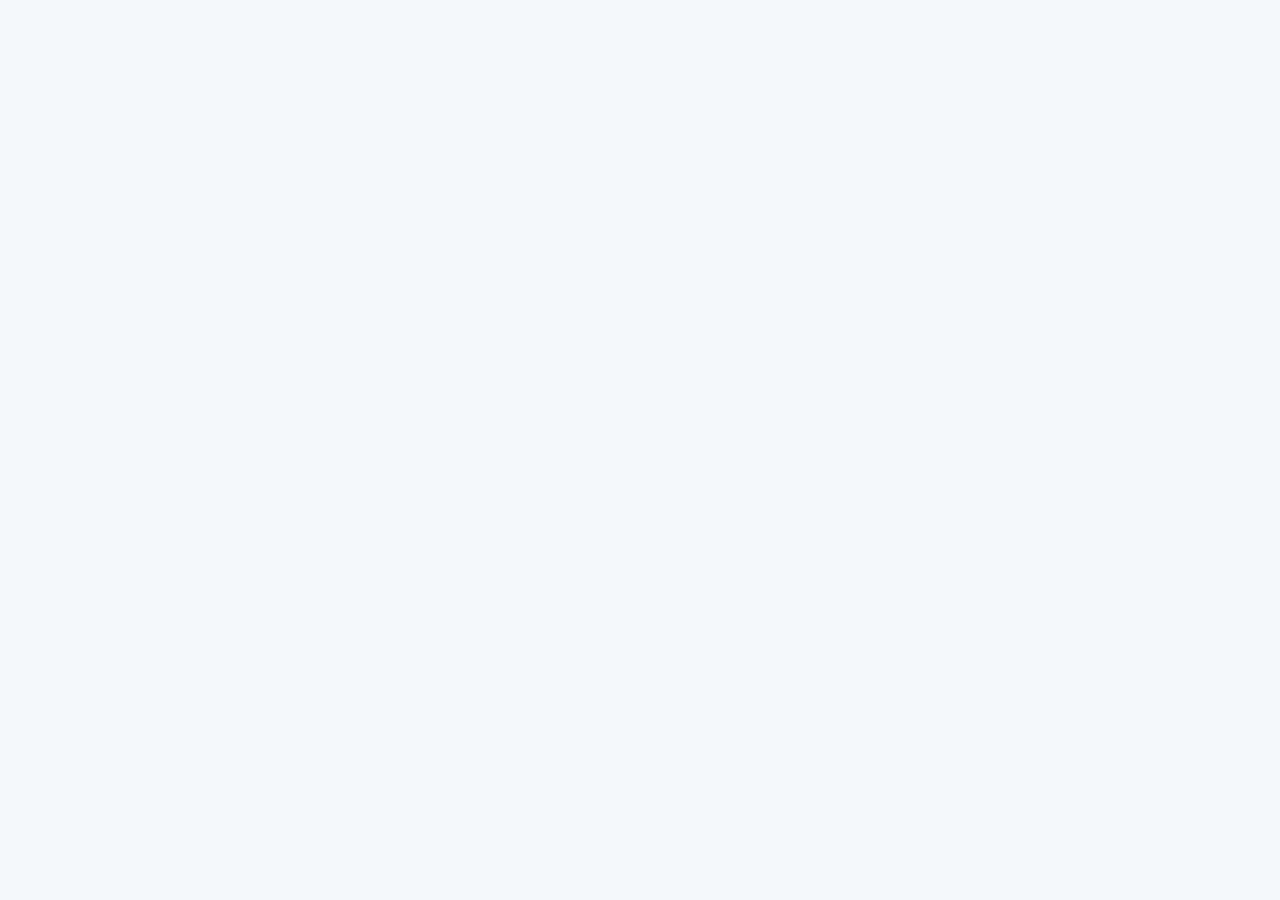
==== liver-injury/index.html @ c4cefc0a "Add ACS liver injury risk calculator" ====
<!doctype html>
<html lang="en">
  <head>
    <meta charset="UTF-8" />
    <meta name="viewport" content="width=device-width, initial-scale=1.0" />
    <meta
      name="description"
      content="A research-use clinical prediction calculator for acute coronary syndrome."
    />
    <link rel="icon" href="./favicon.svg" />
    <title>ACS Liver Injury Risk Calculator</title>
    <script type="module" crossorigin src="./assets/index-LGdRDgXH.js"></script>
    <link rel="stylesheet" crossorigin href="./assets/index-DC8cSuJD.css">
  </head>
  <body>
    <div id="root"></div>
  </body>
</html>
---- liver-injury/assets/index-DC8cSuJD.css ----
/*! tailwindcss v4.2.1 | MIT License | https://tailwindcss.com */
@layer properties{@supports (((-webkit-hyphens:none)) and (not (margin-trim:inline))) or ((-moz-orient:inline) and (not (color:rgb(from red r g b)))){*,:before,:after,::backdrop{--tw-blur:initial;--tw-brightness:initial;--tw-contrast:initial;--tw-grayscale:initial;--tw-hue-rotate:initial;--tw-invert:initial;--tw-opacity:initial;--tw-saturate:initial;--tw-sepia:initial;--tw-drop-shadow:initial;--tw-drop-shadow-color:initial;--tw-drop-shadow-alpha:100%;--tw-drop-shadow-size:initial}}}@layer theme{:root,:host{--font-sans:ui-sans-serif, system-ui, sans-serif, "Apple Color Emoji", "Segoe UI Emoji", "Segoe UI Symbol", "Noto Color Emoji";--font-mono:ui-monospace, SFMono-Regular, Menlo, Monaco, Consolas, "Liberation Mono", "Courier New", monospace;--spacing:.25rem;--default-font-family:var(--font-sans);--default-mono-font-family:var(--font-mono)}}@layer base{*,:after,:before,::backdrop{box-sizing:border-box;border:0 solid;margin:0;padding:0}::file-selector-button{box-sizing:border-box;border:0 solid;margin:0;padding:0}html,:host{-webkit-text-size-adjust:100%;tab-size:4;line-height:1.5;font-family:var(--default-font-family,ui-sans-serif, system-ui, sans-serif, "Apple Color Emoji", "Segoe UI Emoji", "Segoe UI Symbol", "Noto Color Emoji");font-feature-settings:var(--default-font-feature-settings,normal);font-variation-settings:var(--default-font-variation-settings,normal);-webkit-tap-highlight-color:transparent}hr{height:0;color:inherit;border-top-width:1px}abbr:where([title]){-webkit-text-decoration:underline dotted;text-decoration:underline dotted}h1,h2,h3,h4,h5,h6{font-size:inherit;font-weight:inherit}a{color:inherit;-webkit-text-decoration:inherit;-webkit-text-decoration:inherit;-webkit-text-decoration:inherit;-webkit-text-decoration:inherit;text-decoration:inherit}b,strong{font-weight:bolder}code,kbd,samp,pre{font-family:var(--default-mono-font-family,ui-monospace, SFMono-Regular, Menlo, Monaco, Consolas, "Liberation Mono", "Courier New", monospace);font-feature-settings:var(--default-mono-font-feature-settings,normal);font-variation-settings:var(--default-mono-font-variation-settings,normal);font-size:1em}small{font-size:80%}sub,sup{vertical-align:baseline;font-size:75%;line-height:0;position:relative}sub{bottom:-.25em}sup{top:-.5em}table{text-indent:0;border-color:inherit;border-collapse:collapse}:-moz-focusring{outline:auto}progress{vertical-align:baseline}summary{display:list-item}ol,ul,menu{list-style:none}img,svg,video,canvas,audio,iframe,embed,object{vertical-align:middle;display:block}img,video{max-width:100%;height:auto}button,input,select,optgroup,textarea{font:inherit;font-feature-settings:inherit;font-variation-settings:inherit;letter-spacing:inherit;color:inherit;opacity:1;background-color:#0000;border-radius:0}::file-selector-button{font:inherit;font-feature-settings:inherit;font-variation-settings:inherit;letter-spacing:inherit;color:inherit;opacity:1;background-color:#0000;border-radius:0}:where(select:is([multiple],[size])) optgroup{font-weight:bolder}:where(select:is([multiple],[size])) optgroup option{padding-inline-start:20px}::file-selector-button{margin-inline-end:4px}::placeholder{opacity:1}@supports (not ((-webkit-appearance:-apple-pay-button))) or (contain-intrinsic-size:1px){::placeholder{color:currentColor}@supports (color:color-mix(in lab, red, red)){::placeholder{color:color-mix(in oklab, currentcolor 50%, transparent)}}}textarea{resize:vertical}::-webkit-search-decoration{-webkit-appearance:none}::-webkit-date-and-time-value{min-height:1lh;text-align:inherit}::-webkit-datetime-edit{display:inline-flex}::-webkit-datetime-edit-fields-wrapper{padding:0}::-webkit-datetime-edit{padding-block:0}::-webkit-datetime-edit-year-field{padding-block:0}::-webkit-datetime-edit-month-field{padding-block:0}::-webkit-datetime-edit-day-field{padding-block:0}::-webkit-datetime-edit-hour-field{padding-block:0}::-webkit-datetime-edit-minute-field{padding-block:0}::-webkit-datetime-edit-second-field{padding-block:0}::-webkit-datetime-edit-millisecond-field{padding-block:0}::-webkit-datetime-edit-meridiem-field{padding-block:0}::-webkit-calendar-picker-indicator{line-height:1}:-moz-ui-invalid{box-shadow:none}button,input:where([type=button],[type=reset],[type=submit]){appearance:button}::file-selector-button{appearance:button}::-webkit-inner-spin-button{height:auto}::-webkit-outer-spin-button{height:auto}[hidden]:where(:not([hidden=until-found])){display:none!important}}@layer components;@layer utilities{.visible{visibility:visible}.relative{position:relative}.start{inset-inline-start:var(--spacing)}.end{inset-inline-end:var(--spacing)}.flex{display:flex}.hidden{display:none}.table{display:table}.resize{resize:both}.blur{--tw-blur:blur(8px);filter:var(--tw-blur,) var(--tw-brightness,) var(--tw-contrast,) var(--tw-grayscale,) var(--tw-hue-rotate,) var(--tw-invert,) var(--tw-saturate,) var(--tw-sepia,) var(--tw-drop-shadow,)}}:root{--navy-950:#071a2c;--navy-900:#0b2742;--navy-800:#113b60;--teal-700:#087c78;--teal-600:#0b948e;--teal-100:#dff5f2;--cyan-50:#f1fbfa;--ink:#162536;--muted:#5c6f80;--line:#d9e3e9;--panel:#fff;--canvas:#f3f7f9;--warning:#995a0a;--warning-bg:#fff7e8;--danger:#a43e3e}*{box-sizing:border-box}html{scroll-behavior:smooth}body{background:var(--canvas);color:var(--ink);margin:0;font-family:Inter,ui-sans-serif,-apple-system,BlinkMacSystemFont,Segoe UI,sans-serif;line-height:1.55}button,input{font:inherit}button{cursor:pointer}.site-shell{min-height:100vh}.topbar{background:radial-gradient(circle at 80% -20%, #1b979159, transparent 42%), linear-gradient(135deg, var(--navy-950), var(--navy-800));color:#fff;border-bottom:4px solid var(--teal-600)}.topbar-inner,.page-main,.footer-inner{width:min(1180px,100% - 40px);margin:0 auto}.topbar-inner{justify-content:space-between;align-items:center;gap:24px;min-height:82px;display:flex}.brand{align-items:center;gap:14px;display:flex}.brand-mark{background:#ffffff1f;border:1px solid #ffffff59;border-radius:12px;place-items:center;width:44px;height:44px;display:grid;box-shadow:inset 0 1px #ffffff38}.brand-title{letter-spacing:.01em;margin:0;font-size:1.04rem;font-weight:750}.brand-subtitle{color:#ffffffb3;margin:2px 0 0;font-size:.79rem}.research-badge{color:#ffffffe6;background:#ffffff17;border:1px solid #ffffff38;border-radius:999px;align-items:center;gap:8px;padding:7px 12px;font-size:.78rem;font-weight:650;display:inline-flex}.research-badge:before{content:"";background:#59d7cf;border-radius:50%;width:7px;height:7px;box-shadow:0 0 0 4px #59d7cf1f}.page-main{padding:52px 0 70px}.intro{grid-template-columns:minmax(0,1fr) minmax(260px,370px);align-items:end;gap:48px;margin-bottom:30px;display:grid}.eyebrow{color:var(--teal-700);letter-spacing:.12em;text-transform:uppercase;margin:0 0 10px;font-size:.76rem;font-weight:800}.intro h1{max-width:760px;color:var(--navy-950);letter-spacing:-.035em;margin:0;font-family:Georgia,Times New Roman,serif;font-size:clamp(2.1rem,4vw,3.45rem);font-weight:600;line-height:1.05}.intro-copy{border-left:2px solid var(--teal-600);color:var(--muted);margin:0;padding-left:24px;font-size:.94rem}.privacy-strip{background:var(--cyan-50);color:#285856;border:1px solid #cbe3e1;border-radius:12px;align-items:center;gap:12px;margin-bottom:24px;padding:13px 16px;font-size:.86rem;display:flex}.privacy-strip svg{flex:none}.calculator-grid{grid-template-columns:minmax(0,1.08fr) minmax(360px,.92fr);align-items:stretch;gap:24px;display:grid}.card{border:1px solid var(--line);background:var(--panel);border-radius:18px;overflow:hidden;box-shadow:0 18px 50px #112e4414}.card-header{border-bottom:1px solid var(--line);justify-content:space-between;align-items:center;gap:16px;padding:22px 26px;display:flex}.step-label{background:var(--teal-100);width:28px;height:28px;color:var(--teal-700);border-radius:8px;place-items:center;margin-right:10px;font-size:.76rem;font-weight:850;display:inline-grid}.card-title{color:var(--navy-900);align-items:center;margin:0;font-size:1rem;font-weight:760;display:flex}.required-note{color:var(--muted);font-size:.74rem}.input-form{padding:26px}.field{border:0;margin:0 0 24px;padding:0}.field:last-of-type{margin-bottom:20px}.field-label{color:#263b4d;justify-content:space-between;align-items:baseline;gap:16px;width:100%;margin-bottom:9px;font-size:.88rem;font-weight:700;display:flex}.field-hint{color:var(--muted);font-size:.72rem;font-weight:500}.segment-group{grid-template-columns:repeat(3,minmax(0,1fr));gap:8px;display:grid}.segment-group.two{grid-template-columns:repeat(2,minmax(0,1fr))}.segment-group.four{grid-template-columns:repeat(4,minmax(0,1fr))}.segment{position:relative}.segment input{opacity:0;width:1px;height:1px;position:absolute}.segment label{color:#41576a;text-align:center;background:#fbfdfe;border:1px solid #cfdbe2;border-radius:10px;place-items:center;min-height:48px;padding:8px 10px;font-size:.82rem;font-weight:680;transition:border-color .15s,background .15s,color .15s,transform .15s;display:grid}.segment label:hover{border-color:#86bab7;transform:translateY(-1px)}.segment input:focus-visible+label{outline-offset:2px;outline:3px solid #0b948e38}.segment input:checked+label{border-color:var(--teal-600);background:var(--teal-100);color:#075f5b;box-shadow:inset 0 0 0 1px var(--teal-600)}.number-row{grid-template-columns:repeat(2,minmax(0,1fr));gap:14px;display:grid}.number-control{position:relative}.number-control input{width:100%;height:50px;color:var(--ink);background:#fbfdfe;border:1px solid #cfdbe2;border-radius:10px;outline:none;padding:0 70px 0 14px;transition:border-color .15s,box-shadow .15s}.number-control input:focus{border-color:var(--teal-600);box-shadow:0 0 0 3px #0b948e24}.number-control .unit{color:#688091;font-size:.75rem;position:absolute;top:50%;right:13px;transform:translateY(-50%)}.range-warning{color:var(--warning);margin:8px 0 0;font-size:.73rem}.form-error{color:var(--danger);margin:0 0 14px;font-size:.8rem}.form-actions{grid-template-columns:minmax(0,1fr) auto;gap:10px;display:grid}.primary-button,.secondary-button{border-radius:10px;min-height:48px;font-weight:750;transition:background .15s,transform .15s,box-shadow .15s}.primary-button{border:1px solid var(--teal-700);background:var(--teal-700);color:#fff;box-shadow:0 10px 24px #087c782e}.primary-button:hover{background:#066c68;transform:translateY(-1px)}.secondary-button{color:#536879;background:#fff;border:1px solid #ccd8df;padding:0 20px}.secondary-button:hover{background:#f4f8fa}.result-card{background:linear-gradient(#e3f7f58a,#0000 45%),#fff;flex-direction:column;min-height:100%;display:flex}.result-body{flex-direction:column;flex:1;padding:30px;display:flex}.result-empty{text-align:center;flex:1;place-items:center;min-height:330px;display:grid}.empty-icon{background:var(--teal-100);width:74px;height:74px;color:var(--teal-700);border-radius:50%;place-items:center;margin:0 auto 18px;display:grid}.result-empty h3{color:var(--navy-900);margin:0 0 8px;font-family:Georgia,Times New Roman,serif;font-size:1.35rem;font-weight:600}.result-empty p{max-width:320px;color:var(--muted);margin:0;font-size:.86rem}.result-kicker{color:var(--teal-700);letter-spacing:.1em;text-transform:uppercase;margin:0 0 5px;font-size:.72rem;font-weight:850}.result-outcome{color:var(--muted);margin:0;font-size:.83rem}.risk-value{color:var(--navy-950);letter-spacing:-.06em;margin:18px 0 4px;font-family:Georgia,Times New Roman,serif;font-size:clamp(3.7rem,8vw,5.6rem);font-weight:500;line-height:.95}.risk-value span{color:var(--teal-700);margin-left:4px;font-family:inherit;font-size:.42em}.risk-caption{color:#52697a;margin:0 0 22px;font-size:.82rem}.risk-track{background:#e8eff2;border-radius:999px;height:12px;margin-bottom:8px;position:relative;overflow:hidden}.risk-fill{border-radius:inherit;background:linear-gradient(90deg,#54c9c1,#087c78 75%,#0b4969);height:100%;transition:width .45s cubic-bezier(.2,.7,.2,1)}.risk-axis{color:#718594;justify-content:space-between;font-size:.67rem;display:flex}.result-divider{background:var(--line);height:1px;margin:26px 0 22px}.result-summary{gap:11px;margin:0;display:grid}.summary-row{justify-content:space-between;align-items:baseline;gap:16px;display:flex}.summary-row dt{color:var(--muted);font-size:.76rem}.summary-row dd{color:#2d4355;text-align:right;margin:0;font-size:.78rem;font-weight:720}.result-note{color:#6c7f8e;margin-top:auto;padding-top:24px;font-size:.74rem}.interpretation{grid-template-columns:repeat(3,minmax(0,1fr));gap:16px;margin-top:24px;display:grid}.info-card{border:1px solid var(--line);background:#fff;border-radius:14px;padding:22px}.info-icon{width:36px;height:36px;color:var(--teal-700);background:#eef6f7;border-radius:9px;place-items:center;margin-bottom:14px;display:grid}.info-card h3{color:var(--navy-900);margin:0 0 7px;font-size:.9rem}.info-card p{color:var(--muted);margin:0;font-size:.78rem}.method-panel{border:1px solid var(--line);background:#fff;border-radius:14px;margin-top:24px;padding:0}.method-panel summary{color:var(--navy-900);justify-content:space-between;align-items:center;gap:20px;padding:19px 22px;font-size:.86rem;font-weight:760;list-style:none;display:flex}.method-panel summary::-webkit-details-marker{display:none}.method-panel summary:after{color:var(--teal-700);content:"+";font-size:1.25rem;font-weight:400}.method-panel[open] summary:after{content:"−"}.method-content{border-top:1px solid var(--line);padding:0 22px 22px}.formula{color:#263e51;white-space:nowrap;background:#f5f8fa;border-radius:10px;margin:18px 0 12px;padding:16px;font-family:SFMono-Regular,Consolas,Liberation Mono,monospace;font-size:.76rem;line-height:1.65;overflow-x:auto}.method-content p{color:var(--muted);margin:10px 0 0;font-size:.78rem}.disclaimer{background:var(--warning-bg);color:#72501f;border:1px solid #ead8ba;border-radius:12px;margin-top:24px;padding:18px 20px;font-size:.78rem}.disclaimer strong{color:#5b3d14}.site-footer{background:#eaf1f4;border-top:1px solid #d4e0e6}.footer-inner{color:#607686;justify-content:space-between;align-items:center;gap:20px;min-height:86px;font-size:.73rem;display:flex}.version{font-family:SFMono-Regular,Consolas,monospace}@media (width<=900px){.intro{grid-template-columns:1fr;gap:20px}.intro-copy{max-width:680px}.calculator-grid{grid-template-columns:1fr}.result-card{min-height:500px}.interpretation{grid-template-columns:1fr}}@media (width<=620px){.topbar-inner,.page-main,.footer-inner{width:min(100% - 24px,1180px)}.topbar-inner{min-height:72px}.research-badge{display:none}.brand-mark{width:38px;height:38px}.brand-title{font-size:.9rem}.page-main{padding:36px 0 50px}.intro h1{font-size:2.2rem}.intro-copy{padding-left:16px}.card-header,.input-form,.result-body{padding-left:18px;padding-right:18px}.number-row,.form-actions{grid-template-columns:1fr}.secondary-button{width:100%}.footer-inner{flex-direction:column;justify-content:center;align-items:flex-start;padding:18px 0}}@media (prefers-reduced-motion:reduce){*,:before,:after{scroll-behavior:auto!important;transition-duration:.01ms!important}}@property --tw-blur{syntax:"*";inherits:false}@property --tw-brightness{syntax:"*";inherits:false}@property --tw-contrast{syntax:"*";inherits:false}@property --tw-grayscale{syntax:"*";inherits:false}@property --tw-hue-rotate{syntax:"*";inherits:false}@property --tw-invert{syntax:"*";inherits:false}@property --tw-opacity{syntax:"*";inherits:false}@property --tw-saturate{syntax:"*";inherits:false}@property --tw-sepia{syntax:"*";inherits:false}@property --tw-drop-shadow{syntax:"*";inherits:false}@property --tw-drop-shadow-color{syntax:"*";inherits:false}@property --tw-drop-shadow-alpha{syntax:"<percentage>";inherits:false;initial-value:100%}@property --tw-drop-shadow-size{syntax:"*";inherits:false}
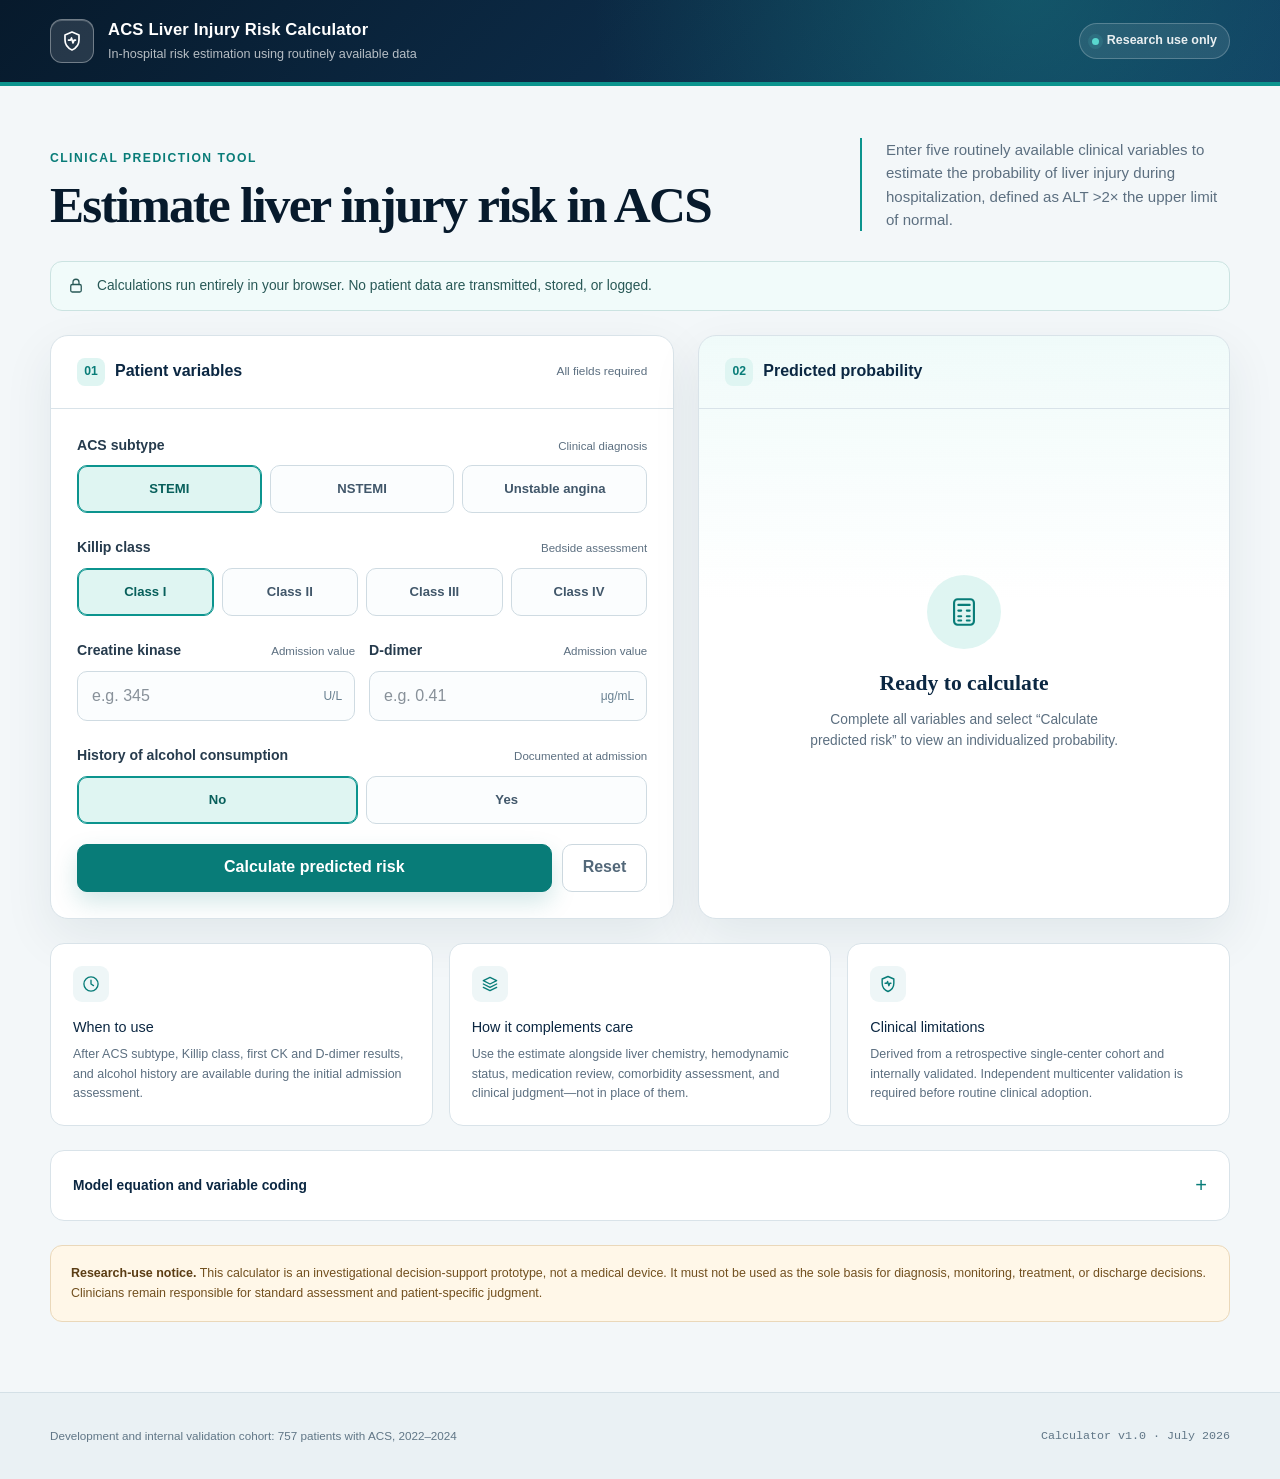
==== commit 0be02ace: "Use cache-safe calculator script" ====
--- a/liver-injury/index.html
+++ b/liver-injury/index.html
@@ -9,7 +9,7 @@
     />
     <link rel="icon" href="./favicon.svg" />
     <title>ACS Liver Injury Risk Calculator</title>
-    <script type="module" crossorigin src="./assets/index-LGdRDgXH.js"></script>
+    <script type="module" crossorigin src="./assets/calculator-v1.0-C0Pgd4qc.js"></script>
     <link rel="stylesheet" crossorigin href="./assets/index-DC8cSuJD.css">
   </head>
   <body>
